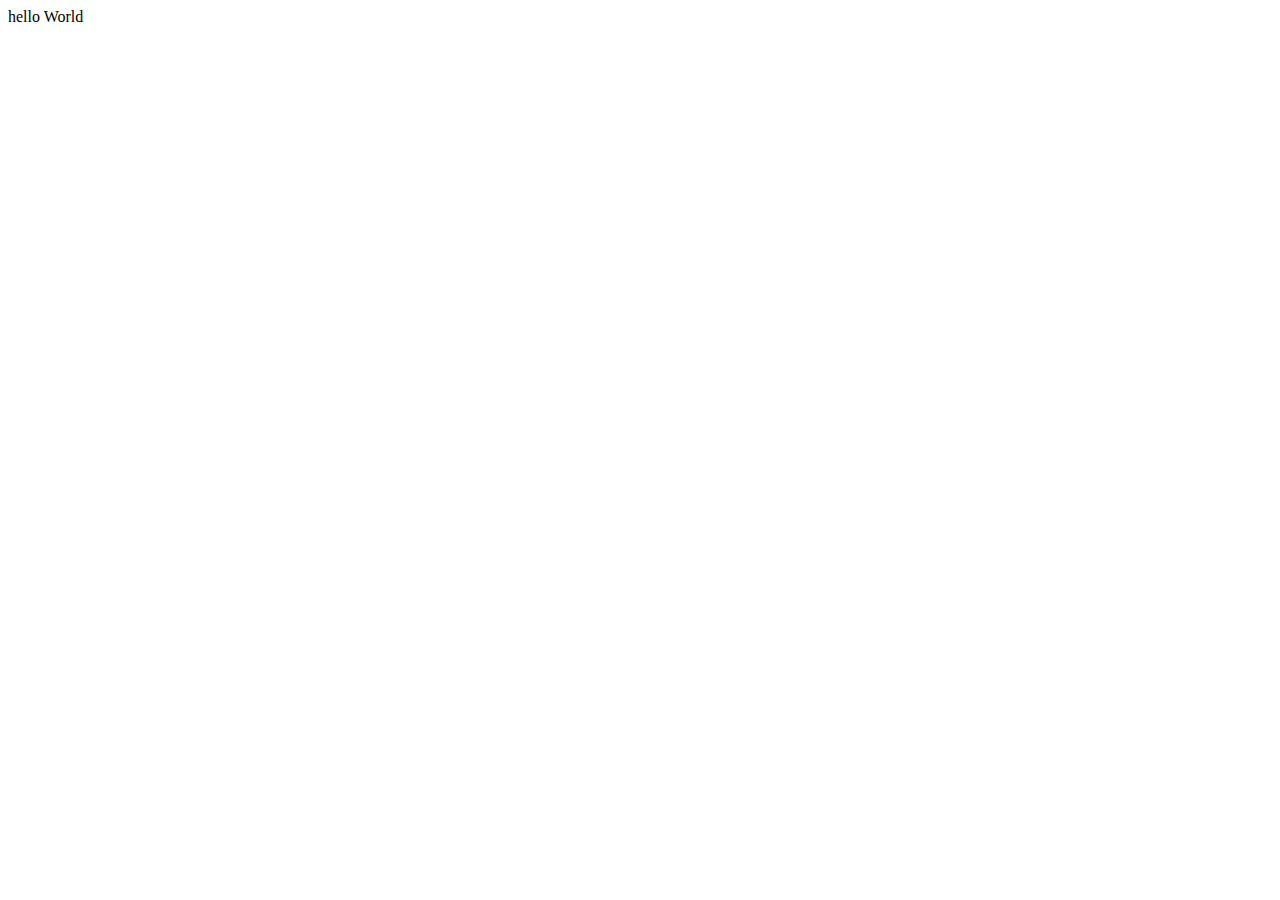
==== index.html @ 3fb4f9e3 "check in initial thingy" ====
<!DOCTYPE html PUBLIC "-//W3C//DTD XHTML 1.0 Transitional//EN" "http://www.w3.org/TR/xhtml1/DTD/xhtml1-transitional.dtd">
<html lang="en" xml:lang="en" xmlns="http://www.w3.org/1999/xhtml">
  <head>
    <meta http-equiv="content-type" content="text/html; charset=iso-8859-1" />
    <title> Scala FAQ </title>
  </head>
  <body>
    hello World
  </body>
</html>
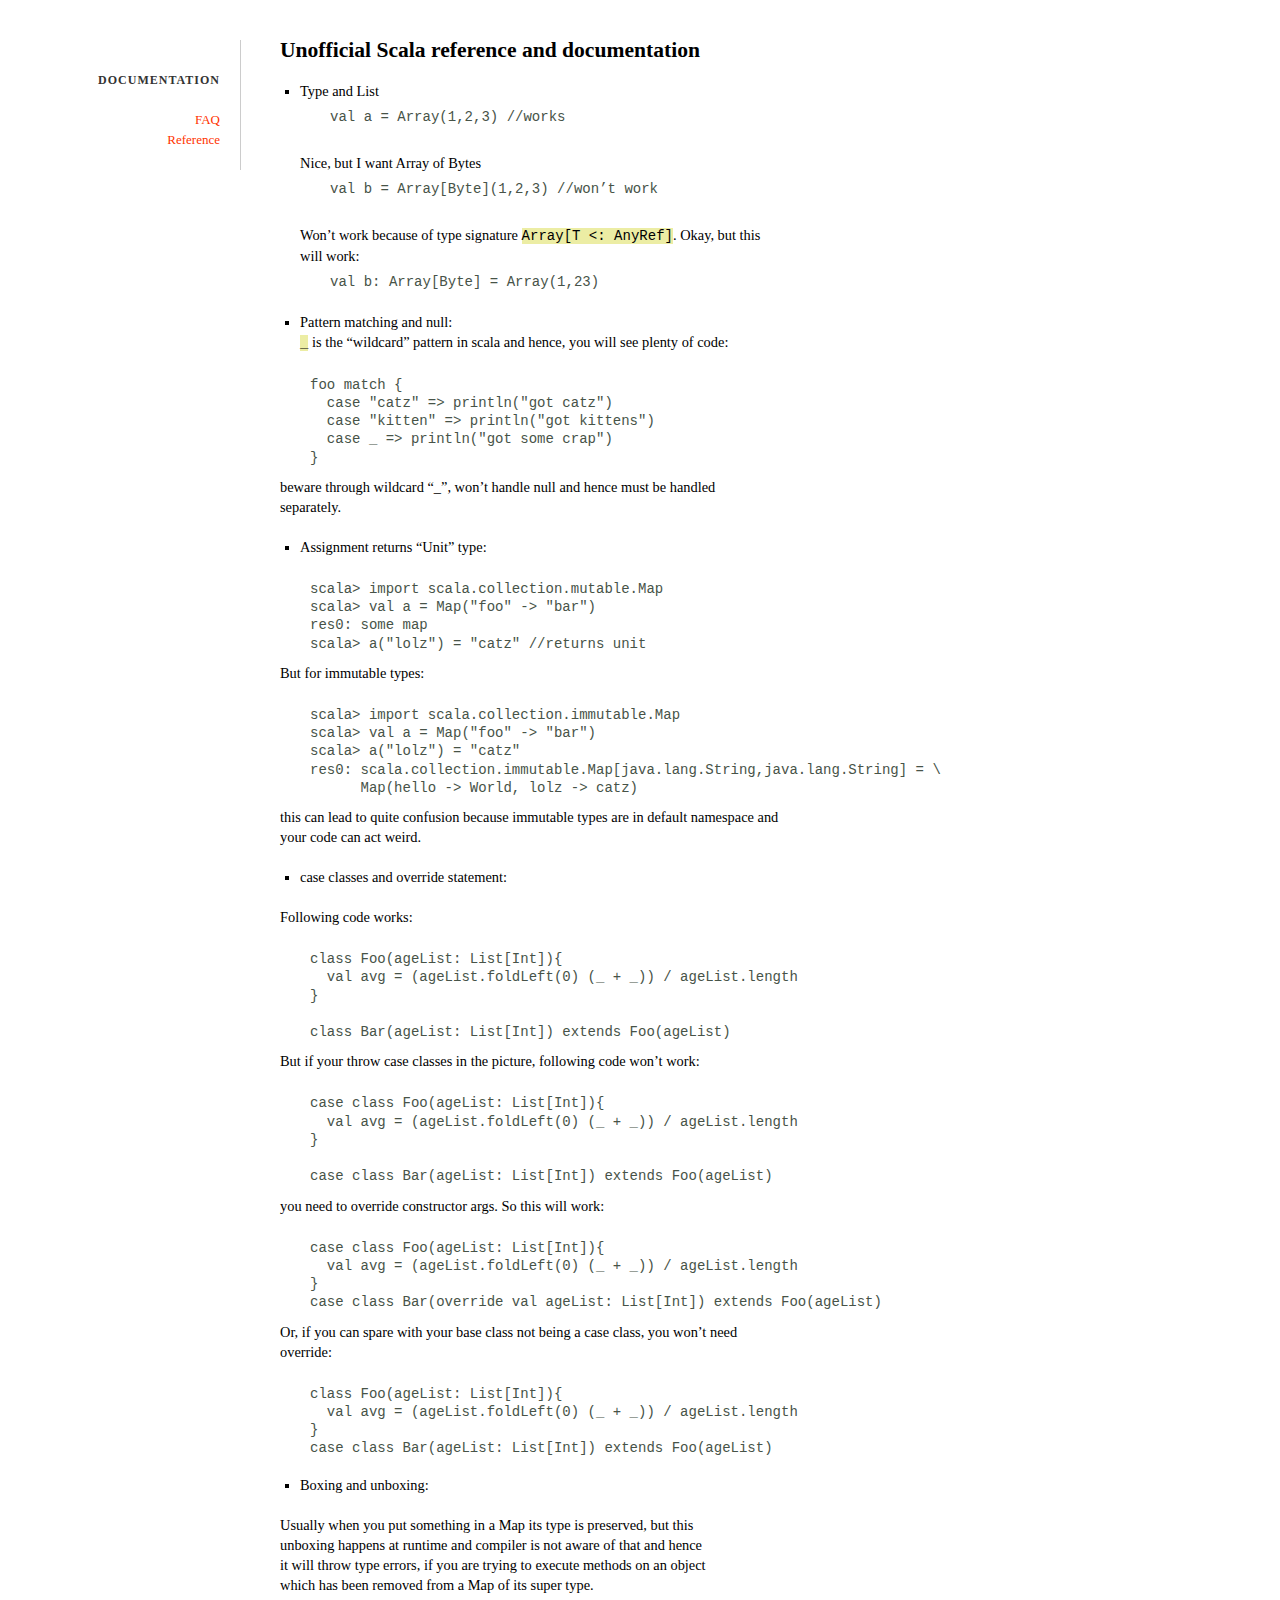
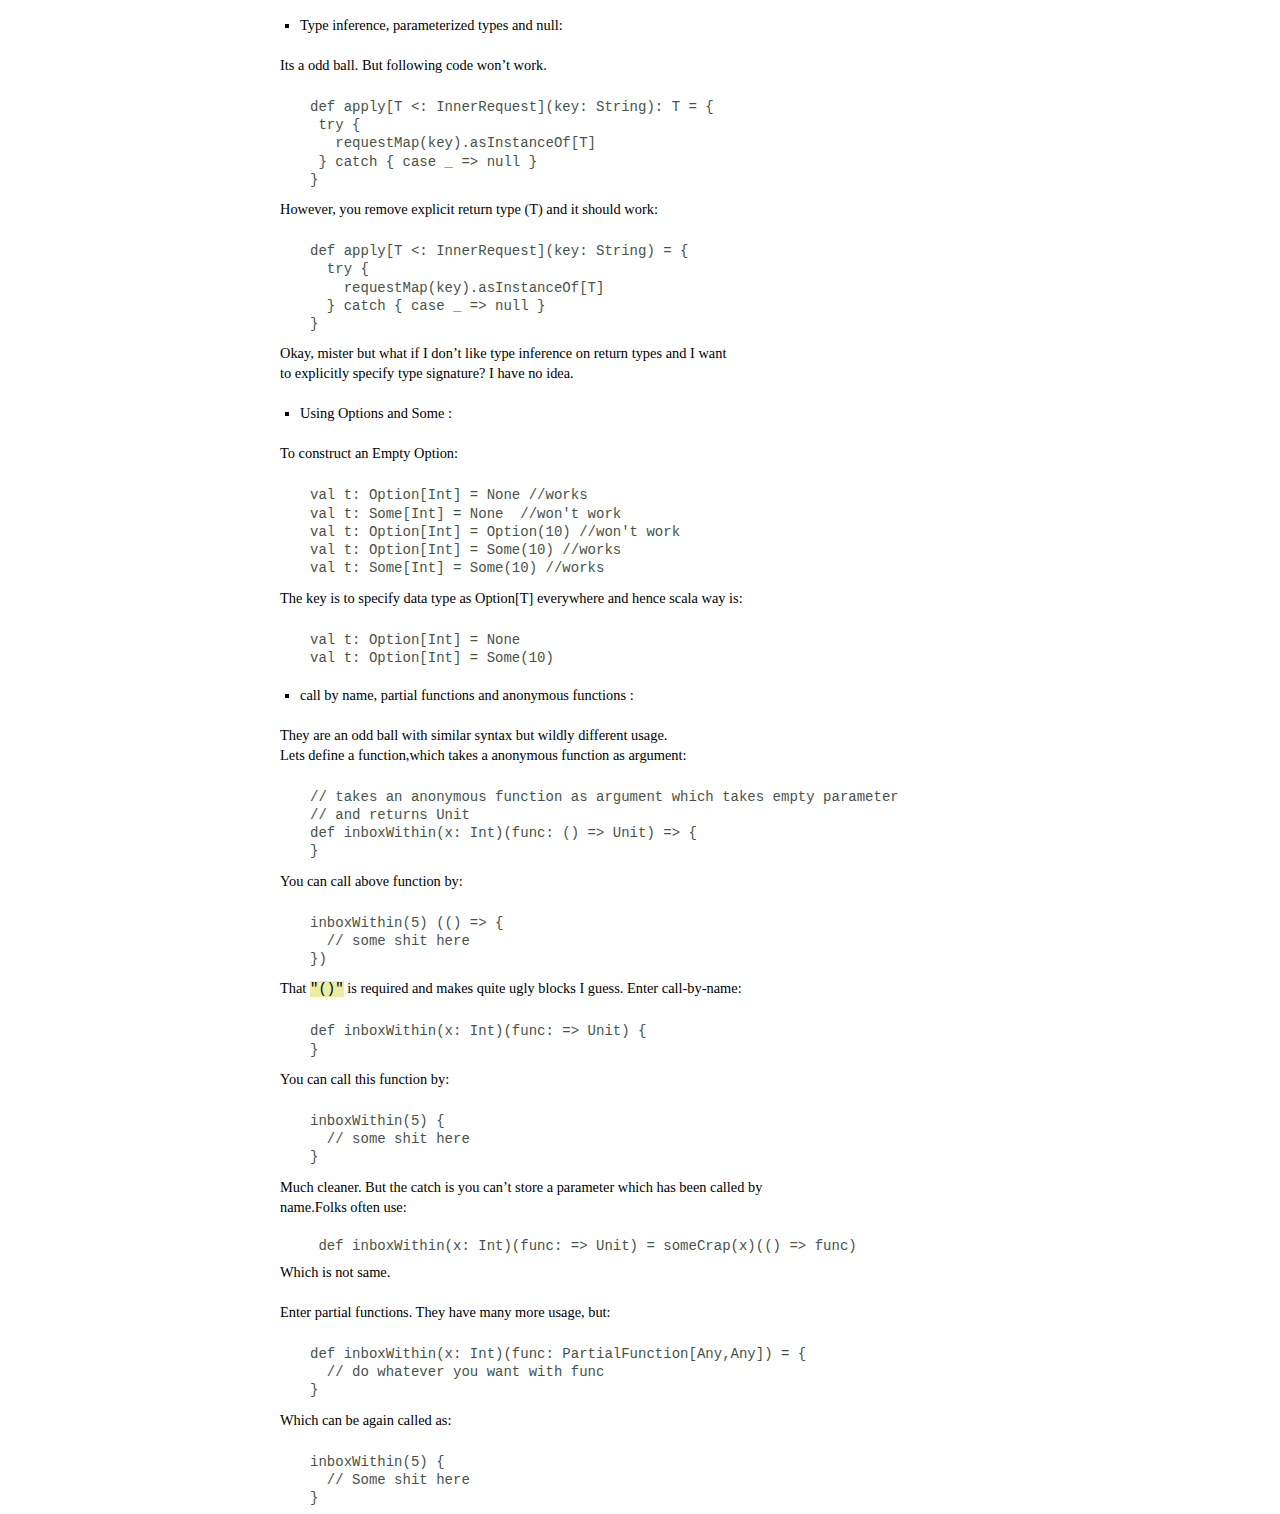
==== commit 8dd9197a: "check in intial nanoc based template" ====
--- a/index.html
+++ b/index.html
@@ -1,11 +1,177 @@
-<!DOCTYPE html PUBLIC "-//W3C//DTD XHTML 1.0 Transitional//EN" "http://www.w3.org/TR/xhtml1/DTD/xhtml1-transitional.dtd">
-<html lang="en" xml:lang="en" xmlns="http://www.w3.org/1999/xhtml">
+<!DOCTYPE HTML PUBLIC "-//W3C//DTD HTML 4.01//EN" "http://www.w3.org/TR/html4/strict.dtd">
+<html>
   <head>
-    <meta http-equiv="content-type" content="text/html; charset=iso-8859-1" />
-    <title> Scala FAQ </title>
+    <title> Scala - Unofficial Scala reference and Faq</title>
+    <link rel="stylesheet" href="scala_ref/assets/style.css" type="text/css" media="screen" />
   </head>
   <body>
-    hello World
+    <div id="main">
+      <h2>Unofficial Scala reference and documentation</h2>
+<ul>
+	<li>Type and List<br />
+<pre class="boxed">val a = Array(1,2,3) //works</pre><br />
+Nice, but I want Array of Bytes<br />
+<pre class="boxed">val b = Array[Byte](1,2,3) //won&#8217;t work </pre><br />
+Won&#8217;t work because of type signature <code>Array[T &lt;: AnyRef]</code>. Okay, but this will work:<br />
+<pre class="boxed">val b: Array[Byte] = Array(1,23)</pre></li>
+</ul>
+<ul>
+	<li>Pattern matching and null:<br />
+<code>_</code> is the &#8220;wildcard&#8221; pattern in scala and hence, you will see plenty of code:</li>
+</ul>
+<pre class="multiline">
+foo match {
+  case "catz" =&gt; println("got catz")
+  case "kitten" =&gt; println("got kittens")
+  case _ =&gt; println("got some crap")
+}
+</pre>
+<p>beware through wildcard &#8220;_&#8221;, won&#8217;t handle null and hence must be handled<br />
+separately.</p>
+<ul>
+	<li>Assignment returns &#8220;Unit&#8221; type:</li>
+</ul>
+<pre class="multiline">
+scala&gt; import scala.collection.mutable.Map
+scala&gt; val a = Map("foo" -&gt; "bar")
+res0: some map
+scala&gt; a("lolz") = "catz" //returns unit
+</pre>
+<p>But for immutable types:</p>
+<pre class="multiline">
+scala&gt; import scala.collection.immutable.Map
+scala&gt; val a = Map("foo" -&gt; "bar")
+scala&gt; a("lolz") = "catz"
+res0: scala.collection.immutable.Map[java.lang.String,java.lang.String] = \
+      Map(hello -&gt; World, lolz -&gt; catz)
+</pre>
+<p>this can lead to quite confusion because immutable types are in default namespace and your code can act weird.</p>
+<ul>
+	<li>case classes and override statement:</li>
+</ul>
+<p>Following code works:</p>
+<pre class="multiline">
+class Foo(ageList: List[Int]){
+  val avg = (ageList.foldLeft(0) (_ + _)) / ageList.length
+}
+
+class Bar(ageList: List[Int]) extends Foo(ageList)
+</pre>
+<p>But if your throw case classes in the picture, following code won&#8217;t work:</p>
+<pre class="multiline">
+case class Foo(ageList: List[Int]){
+  val avg = (ageList.foldLeft(0) (_ + _)) / ageList.length
+}
+
+case class Bar(ageList: List[Int]) extends Foo(ageList)
+</pre>
+<p>you need to override constructor args. So this will work:</p>
+<pre class="multiline">
+case class Foo(ageList: List[Int]){
+  val avg = (ageList.foldLeft(0) (_ + _)) / ageList.length
+}
+case class Bar(override val ageList: List[Int]) extends Foo(ageList)
+</pre>
+<p>Or, if you can spare with your base class not being a case class, you won&#8217;t need override:</p>
+<pre class="multiline">
+class Foo(ageList: List[Int]){
+  val avg = (ageList.foldLeft(0) (_ + _)) / ageList.length
+}
+case class Bar(ageList: List[Int]) extends Foo(ageList)
+</pre>
+<ul>
+	<li>Boxing and unboxing:</li>
+</ul>
+<p>Usually when you put something in a Map its type is preserved, but this<br />
+unboxing happens at runtime and compiler is not aware of that and hence<br />
+it will throw type errors, if you are trying to execute methods on an object<br />
+which has been removed from a Map of its super type.</p>
+<ul>
+	<li>Type inference, parameterized types and null:</li>
+</ul>
+<p>Its a odd ball. But following code won&#8217;t work.</p>
+<pre class="multiline">
+def apply[T &lt;: InnerRequest](key: String): T = {
+ try {
+   requestMap(key).asInstanceOf[T]
+ } catch { case _ =&gt; null }
+}
+</pre>
+<p>However, you remove explicit return type (T) and it should work:</p>
+<pre class="multiline">
+def apply[T &lt;: InnerRequest](key: String) = {
+  try {
+    requestMap(key).asInstanceOf[T]
+  } catch { case _ =&gt; null }
+}
+</pre>
+<p>Okay, mister but what if I don&#8217;t like type inference on return types and I want<br />
+to explicitly specify type signature? I have no idea.</p>
+<ul>
+	<li>Using Options and Some :</li>
+</ul>
+<p>To construct an Empty Option:</p>
+<pre class="multiline">
+val t: Option[Int] = None //works
+val t: Some[Int] = None  //won't work
+val t: Option[Int] = Option(10) //won't work
+val t: Option[Int] = Some(10) //works
+val t: Some[Int] = Some(10) //works
+</pre>
+<p>The key is to specify data type as Option[T] everywhere and hence scala way is:</p>
+<pre class="multiline">
+val t: Option[Int] = None
+val t: Option[Int] = Some(10)
+</pre>
+<ul>
+	<li>call by name, partial functions and anonymous functions :</li>
+</ul>
+<p>They are an odd ball with similar syntax but wildly different usage.<br />
+Lets define a function,which takes a anonymous function as argument:</p>
+<pre class="multiline">
+// takes an anonymous function as argument which takes empty parameter
+// and returns Unit
+def inboxWithin(x: Int)(func: () =&gt; Unit) =&gt; {
+}
+</pre>
+<p>You can call above function by:</p>
+<pre class="multiline">
+inboxWithin(5) (() =&gt; {
+  // some shit here
+})
+</pre>
+<p>That <code>"()"</code> is required and makes quite ugly blocks I guess. Enter call-by-name:</p>
+<pre class="multiline">
+def inboxWithin(x: Int)(func: =&gt; Unit) {
+}</pre>
+<p>You can call this function by:</p>
+<pre class="multiline">
+inboxWithin(5) {
+  // some shit here
+}
+</pre>
+<p>Much cleaner. But the catch is you can&#8217;t store a parameter which has been called by name.Folks often use:</p>
+<pre class="boxed"> def inboxWithin(x: Int)(func: =&gt; Unit) = someCrap(x)(() =&gt; func) </pre>
+<p>Which is not same.</p>
+<p>Enter partial functions. They have many more usage, but:</p>
+<pre class="multiline">
+def inboxWithin(x: Int)(func: PartialFunction[Any,Any]) = {
+  // do whatever you want with func
+}
+</pre>
+<p>Which can be again called as:</p>
+<pre class="multiline">
+inboxWithin(5) {
+  // Some shit here
+}
+</pre>
+    </div>
+    <div id="sidebar">
+      <h2> Documentation </h2>
+      <ul>
+        <li><a href="/faq"> FAQ </a></li>
+        <li><a href="/ref"> Reference</a></li>
+      </ul>
+    </div>
   </body>
 </html>
-
--- a/scala_ref/assets/style.css
+++ b/scala_ref/assets/style.css
@@ -0,0 +1,124 @@
+body {
+  font-family:"Trebuchet MS" Arial, Helvetica, sans-serif;
+  background: #fff;
+  font-size:90%; /* Sets default font size to 10px */
+}
+
+a {
+  text-decoration: none;
+}
+
+a:link,
+a:visited {
+  color: #f30;
+}
+
+a:hover {
+  color: #f90;
+}
+
+#main {
+  position: absolute;
+  
+  top: 20px;
+  left: 280px;
+  
+  width: 500px;
+}
+
+#main h1 {
+  font-size: 30px;
+  font-weight: normal;
+  
+  line-height: 40px;
+  
+  padding: 20px 0 20px 0;
+  
+  letter-spacing: -1px;
+}
+
+#main p {
+  margin: 0 0 20px 0;
+  line-height: 20px;
+}
+
+#main ul {
+  padding: 0 0 0 20px;
+}
+
+#main li {
+  margin: 0 0 20px 0;
+  list-style-type: square;
+  line-height: 20px;
+}
+
+#sidebar {
+  position: absolute;
+  
+  top: 40px;
+  left: 20px;
+  width: 200px;
+  
+  padding: 20px 20px 0 0;
+  
+  border-right: 1px solid #ccc;
+  
+  text-align: right;
+}
+
+#sidebar h2 {
+  text-transform: uppercase;
+  
+  font-size: 12px;
+  
+  color: #333;
+  
+  letter-spacing: 1px;
+  
+  line-height: 20px;
+}
+
+#sidebar ul {
+  list-style-type: none;
+  
+  margin: 20px 0;
+}
+
+#sidebar li {
+  font-size: 13px;
+  
+  line-height: 20px;
+}
+
+code {
+  font-size: 120%;
+  margin: 0;
+  padding: 0;
+  font-size: 120%;
+  background-color: #eceda4;
+}
+
+pre.inline {
+  margin: 0;
+  padding: 0;
+  font-size: 120%;
+  display: inline;
+  background-color: #eceda4;
+}
+
+pre.boxed {
+  margin: 7px 0 7px 20px;
+  padding: 0 0 0 10px;
+  font-size: 120%;
+  /* font-size: 10px;  */
+  color: #475348;
+  line-height: 1.3;
+}
+
+pre.multiline {
+  margin: 7px 0 7px 20px;
+  padding: 3px 0 3px 10px;
+  font-size: 120%;
+  color: #475348;
+  line-height: 1.3;
+}
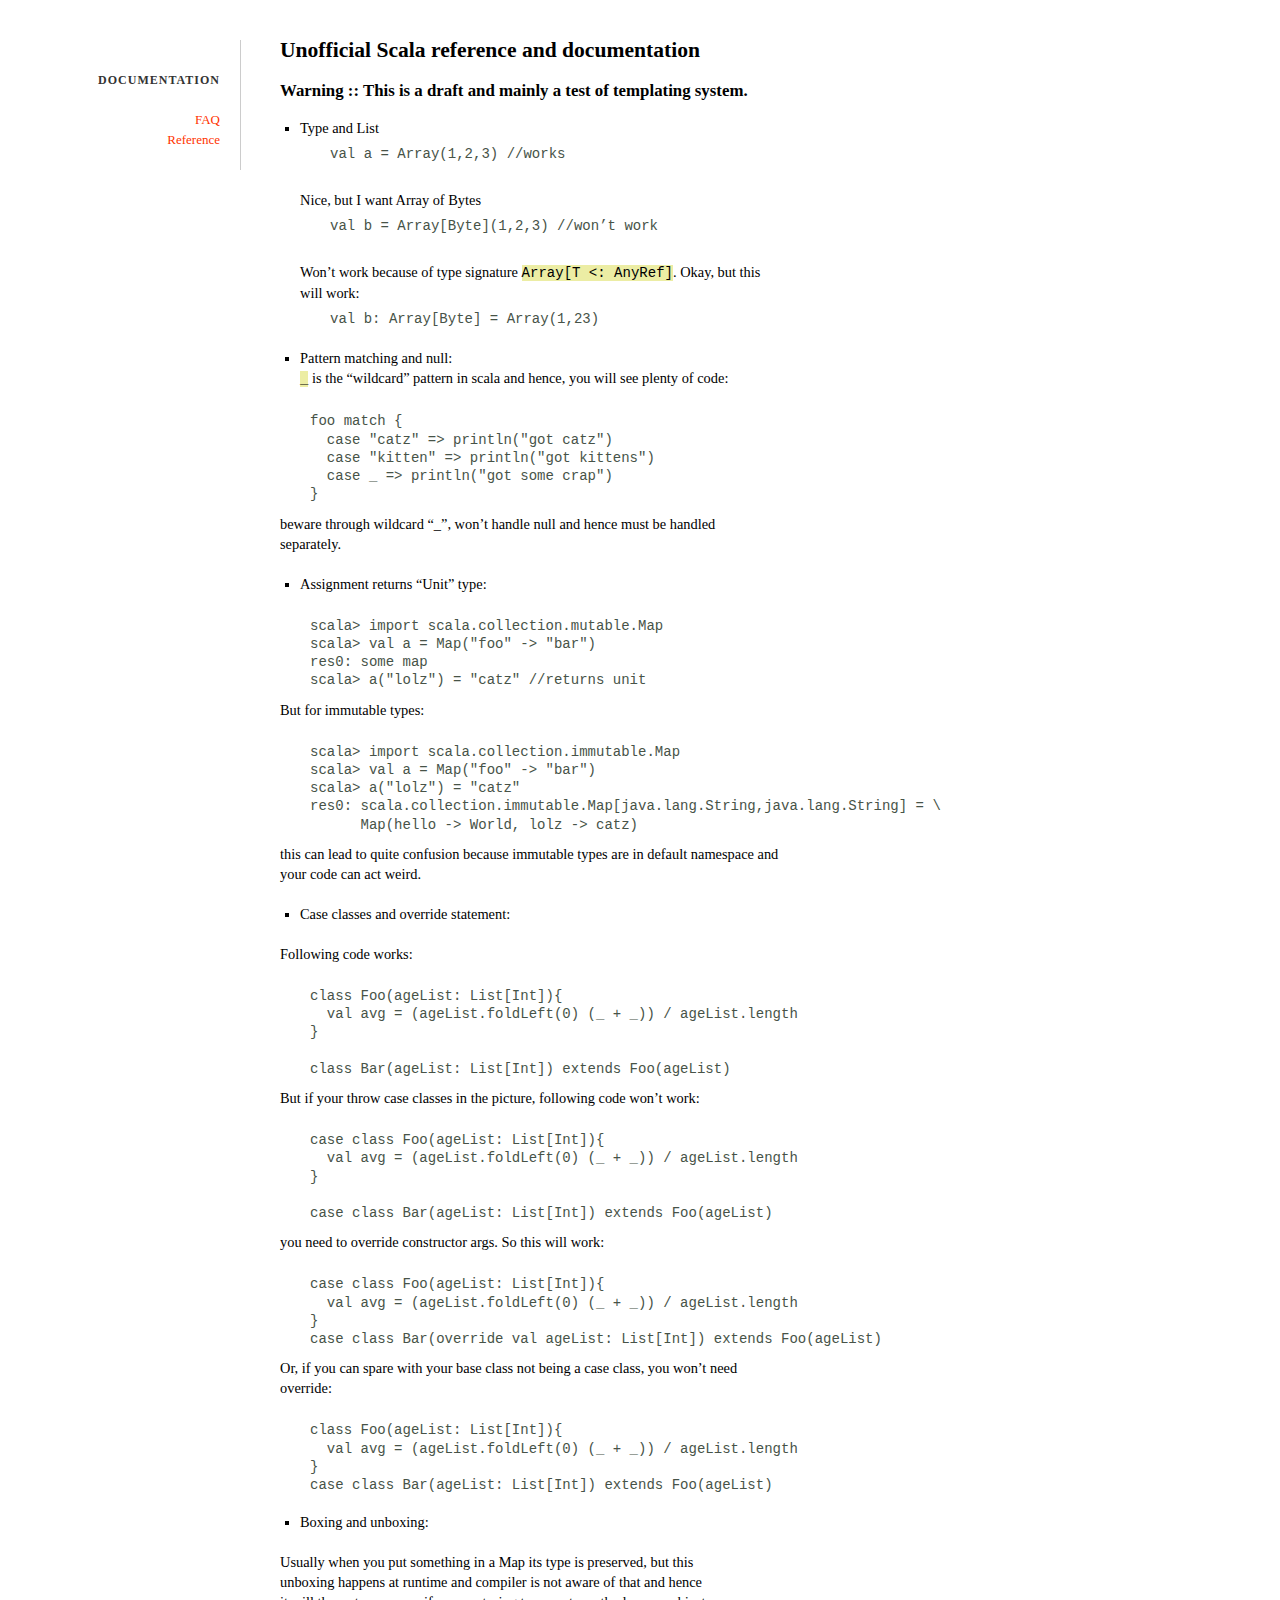
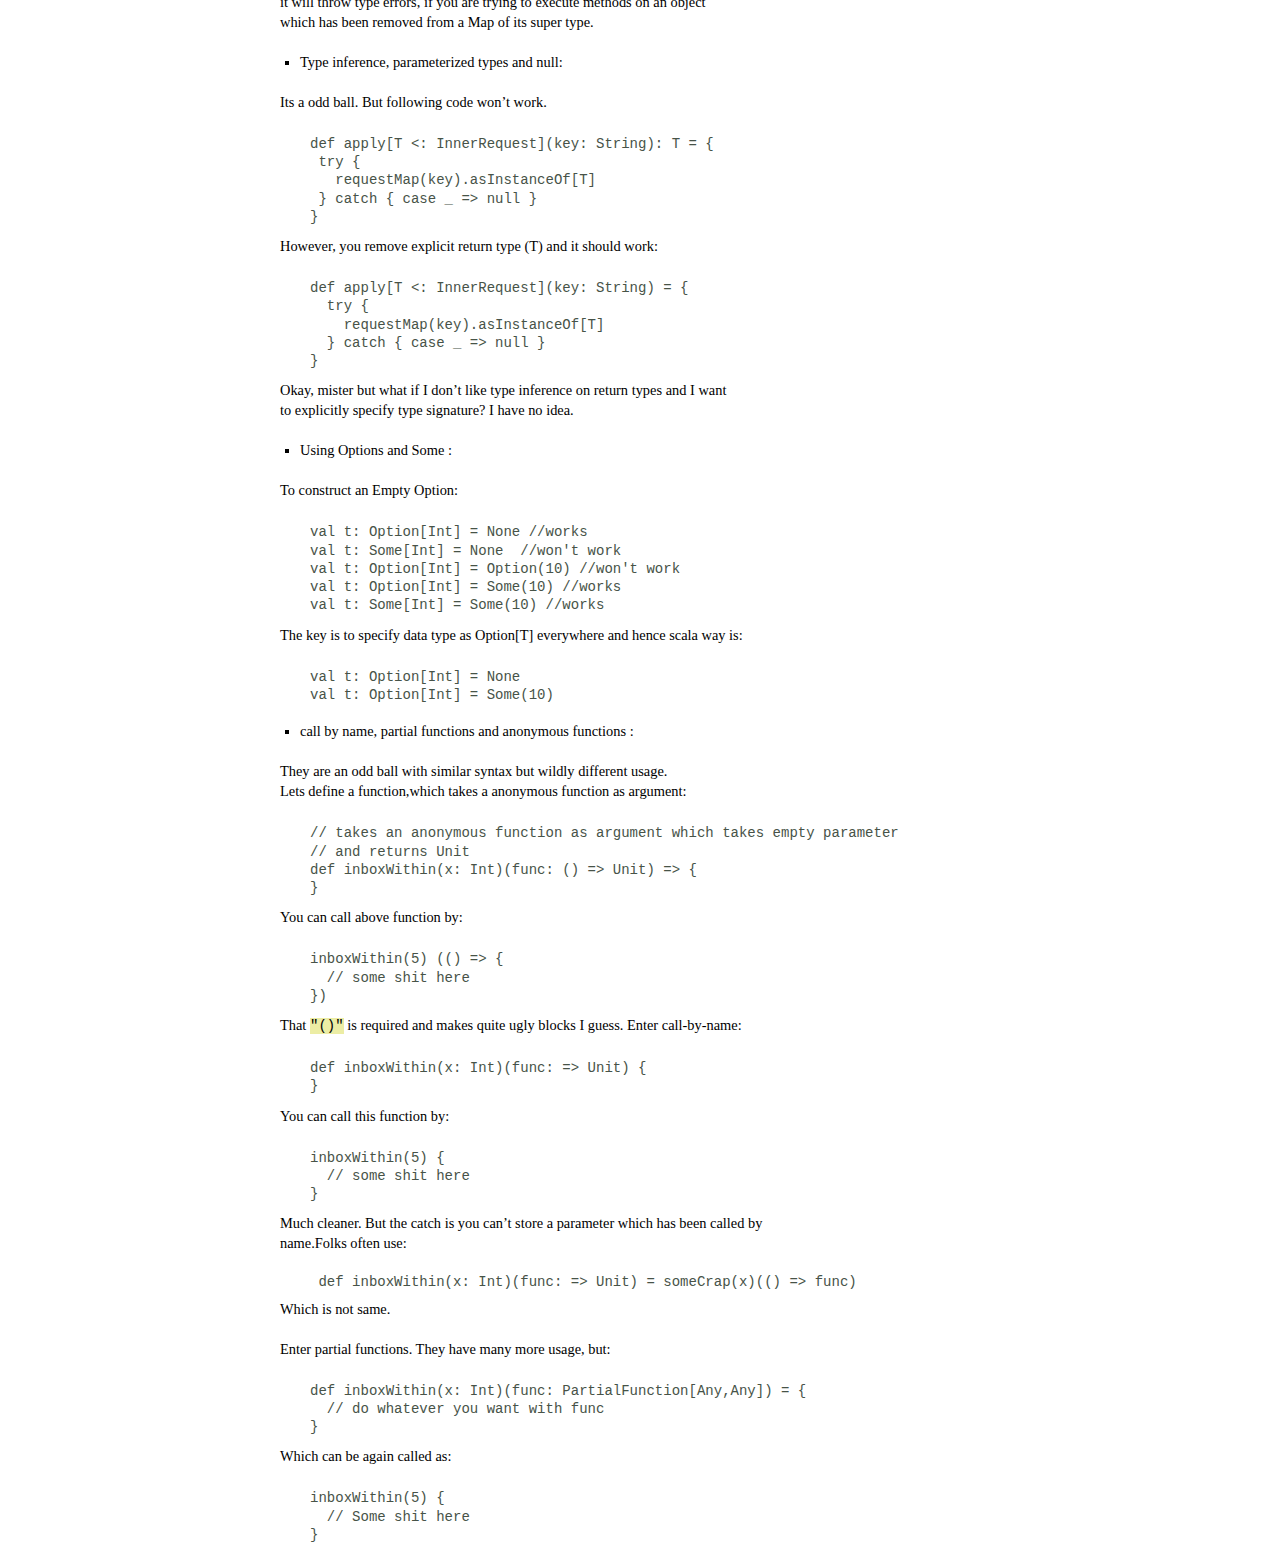
==== commit b026f190: "add warning for now" ====
--- a/index.html
+++ b/index.html
@@ -7,6 +7,7 @@
   <body>
     <div id="main">
       <h2>Unofficial Scala reference and documentation</h2>
+<h3>Warning :: This is a draft and mainly a test of templating system.</h3>
 <ul>
 	<li>Type and List<br />
 <pre class="boxed">val a = Array(1,2,3) //works</pre><br />
@@ -47,7 +48,7 @@
 </pre>
 <p>this can lead to quite confusion because immutable types are in default namespace and your code can act weird.</p>
 <ul>
-	<li>case classes and override statement:</li>
+	<li>Case classes and override statement:</li>
 </ul>
 <p>Following code works:</p>
 <pre class="multiline">
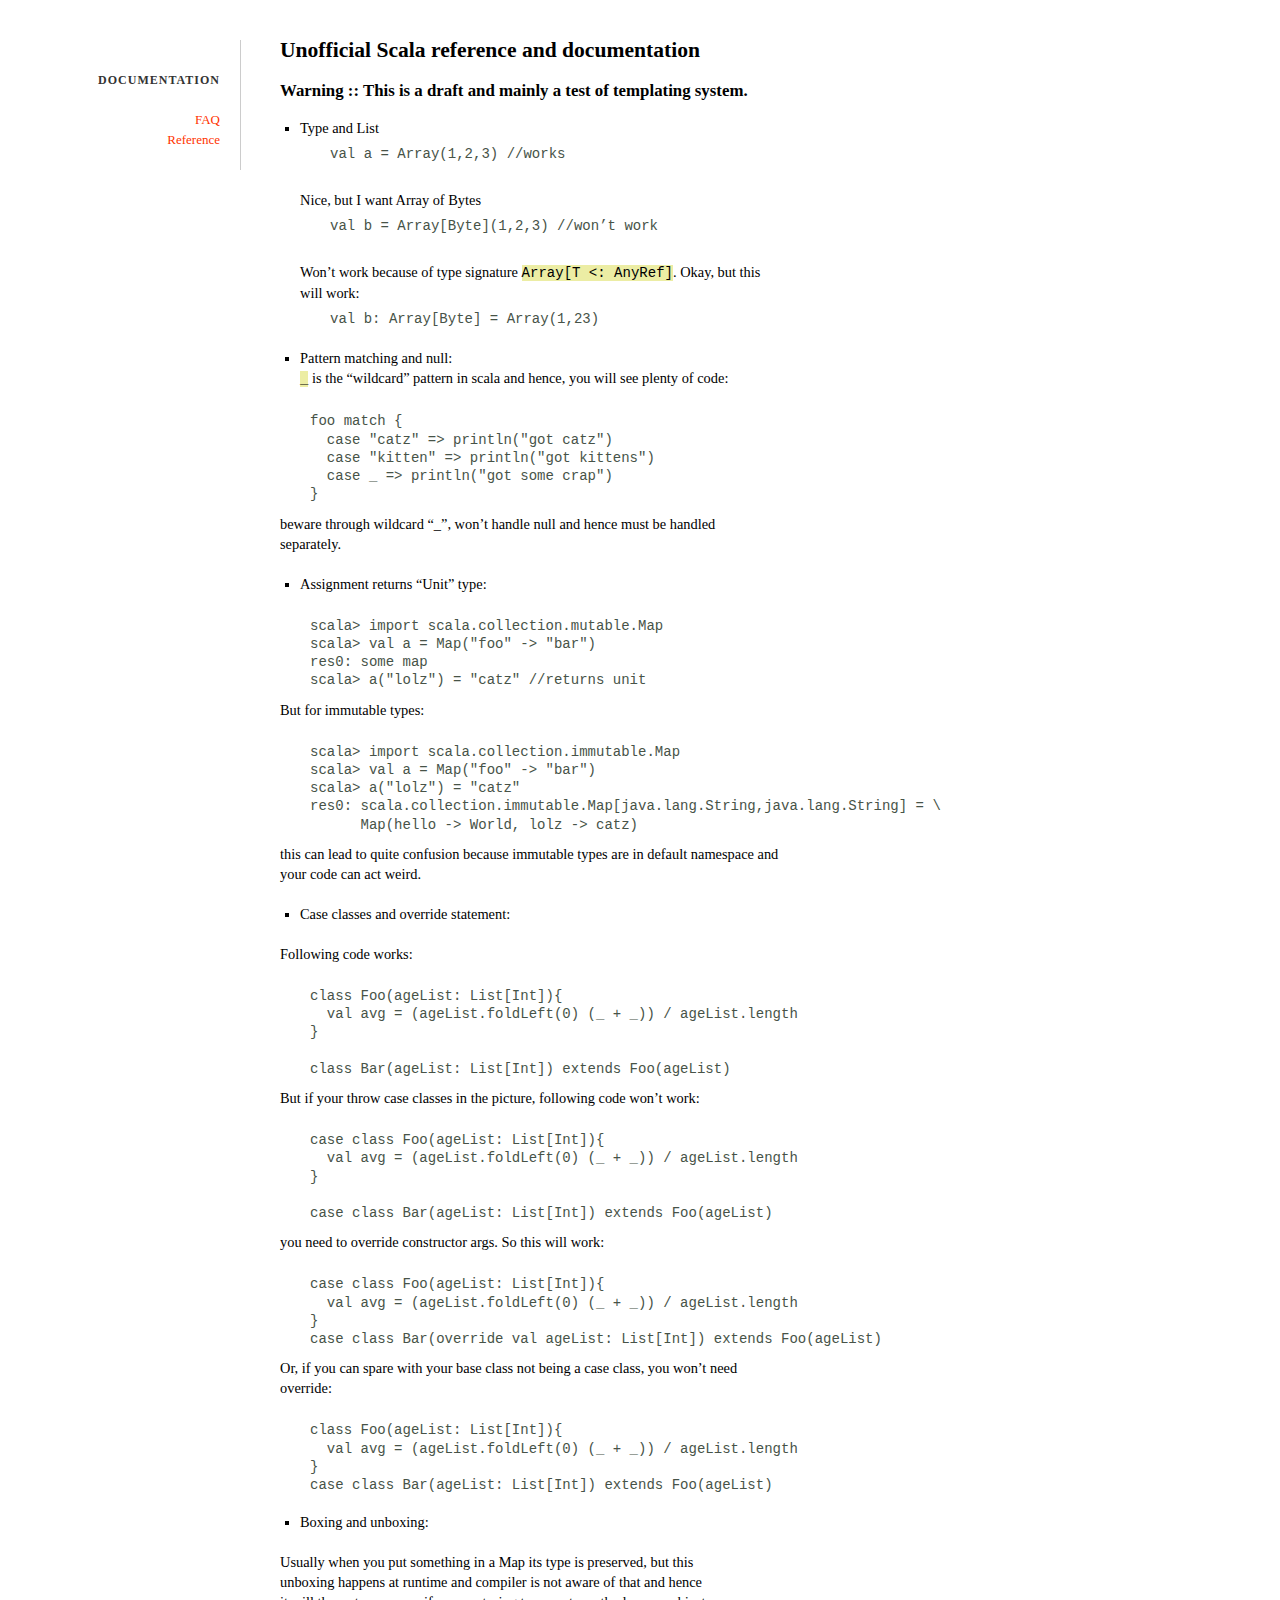
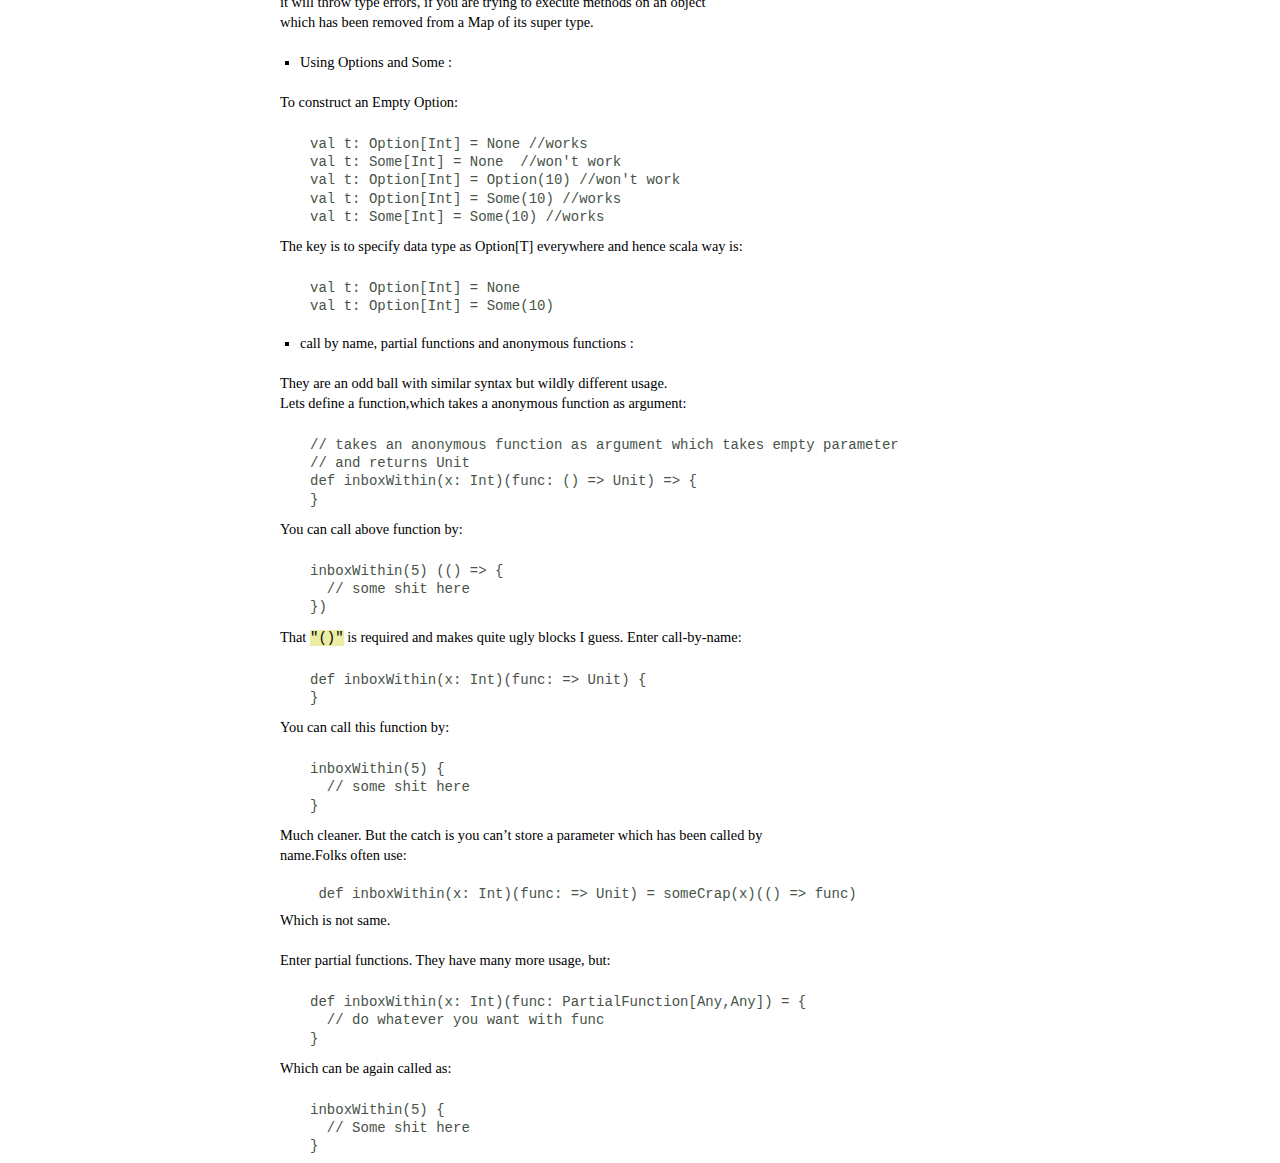
==== commit 08d30323: "remove some content" ====
--- a/index.html
+++ b/index.html
@@ -88,27 +88,6 @@
 it will throw type errors, if you are trying to execute methods on an object<br />
 which has been removed from a Map of its super type.</p>
 <ul>
-	<li>Type inference, parameterized types and null:</li>
-</ul>
-<p>Its a odd ball. But following code won&#8217;t work.</p>
-<pre class="multiline">
-def apply[T &lt;: InnerRequest](key: String): T = {
- try {
-   requestMap(key).asInstanceOf[T]
- } catch { case _ =&gt; null }
-}
-</pre>
-<p>However, you remove explicit return type (T) and it should work:</p>
-<pre class="multiline">
-def apply[T &lt;: InnerRequest](key: String) = {
-  try {
-    requestMap(key).asInstanceOf[T]
-  } catch { case _ =&gt; null }
-}
-</pre>
-<p>Okay, mister but what if I don&#8217;t like type inference on return types and I want<br />
-to explicitly specify type signature? I have no idea.</p>
-<ul>
 	<li>Using Options and Some :</li>
 </ul>
 <p>To construct an Empty Option:</p>
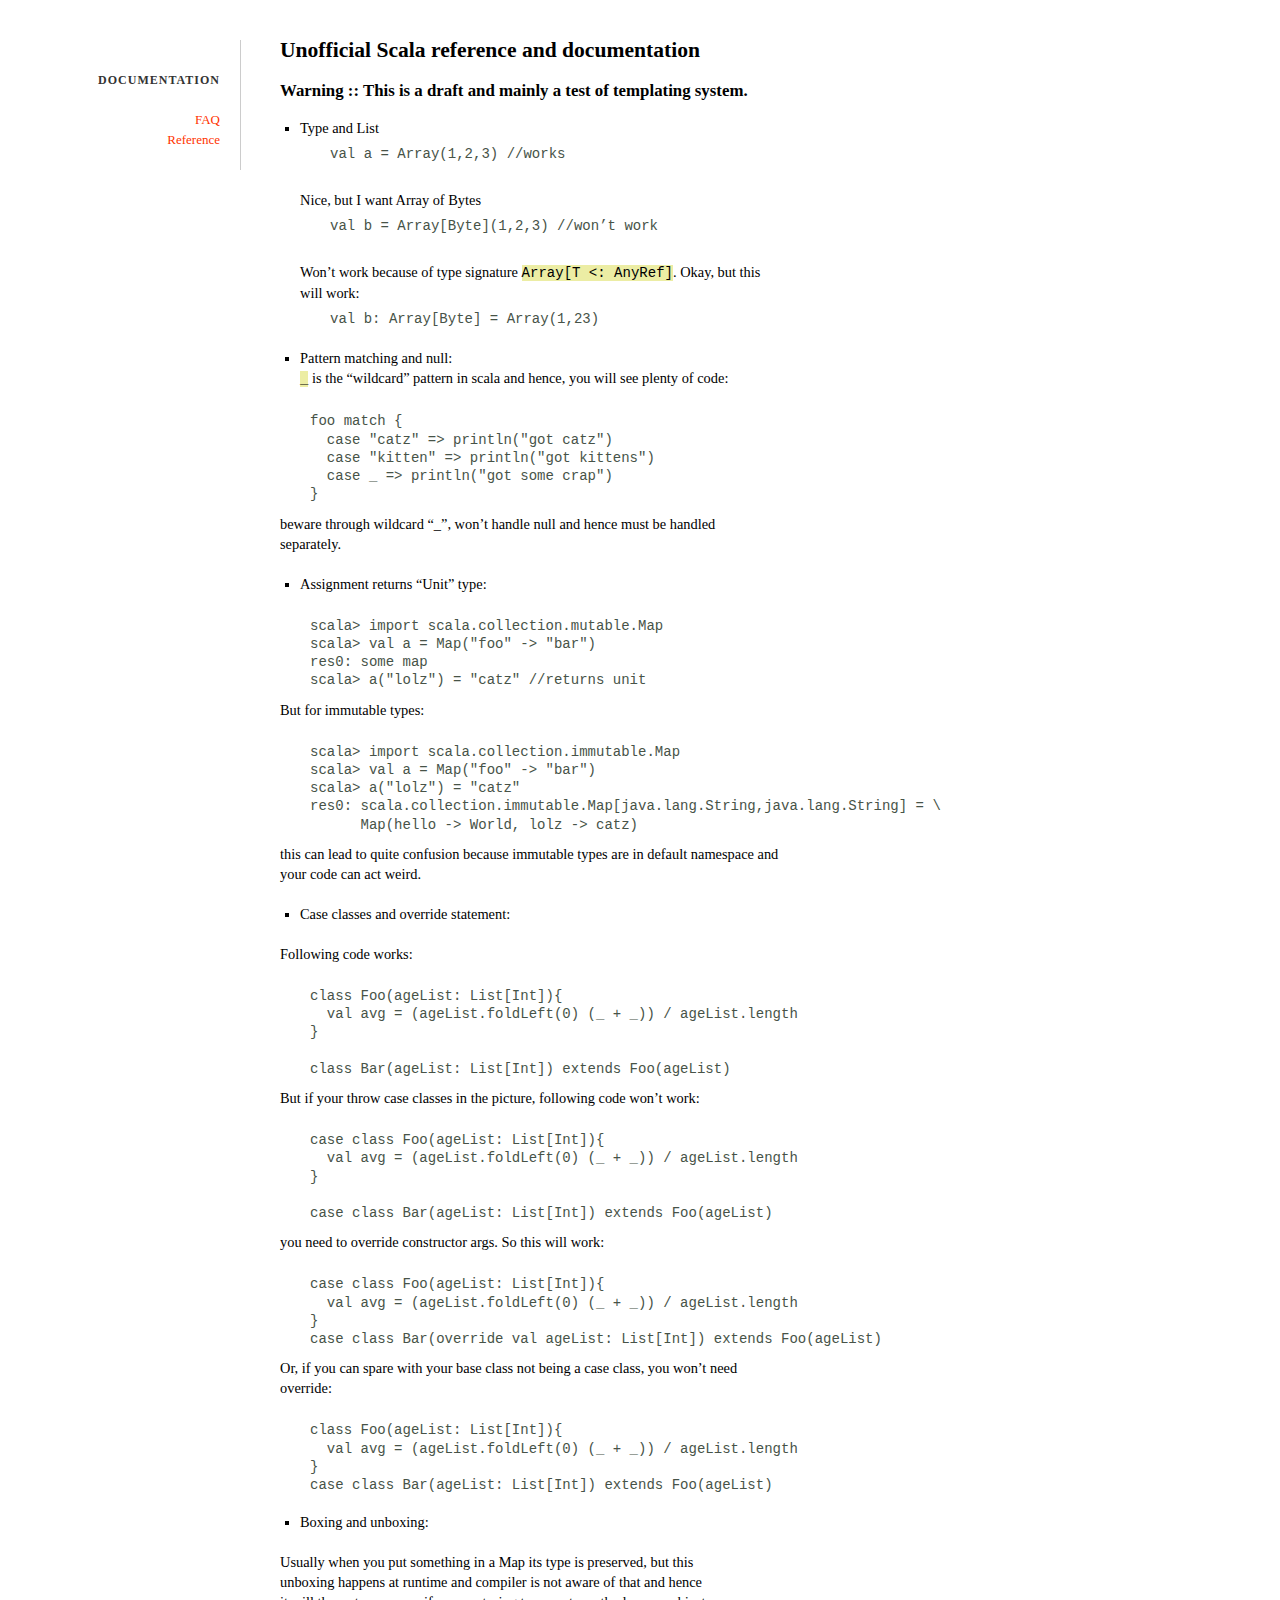
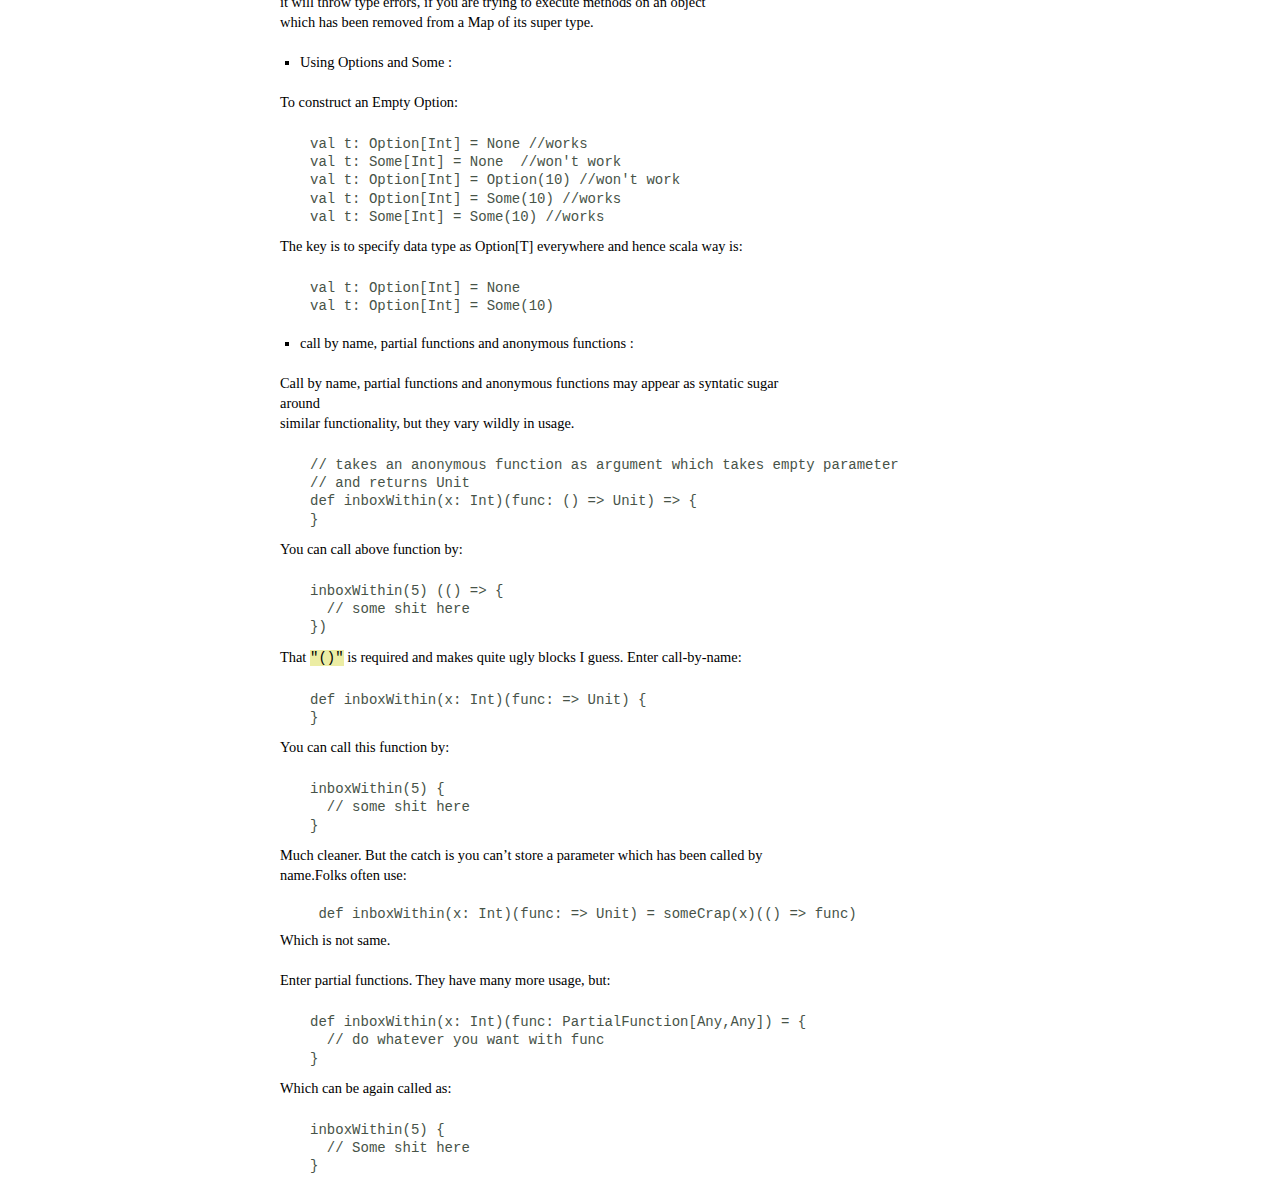
==== commit 54953d8a: "remove some content" ====
--- a/index.html
+++ b/index.html
@@ -106,8 +106,8 @@
 <ul>
 	<li>call by name, partial functions and anonymous functions :</li>
 </ul>
-<p>They are an odd ball with similar syntax but wildly different usage.<br />
-Lets define a function,which takes a anonymous function as argument:</p>
+<p>Call by name, partial functions and anonymous functions may appear as syntatic sugar around <br />
+similar functionality, but they vary wildly in usage.</p>
 <pre class="multiline">
 // takes an anonymous function as argument which takes empty parameter
 // and returns Unit
